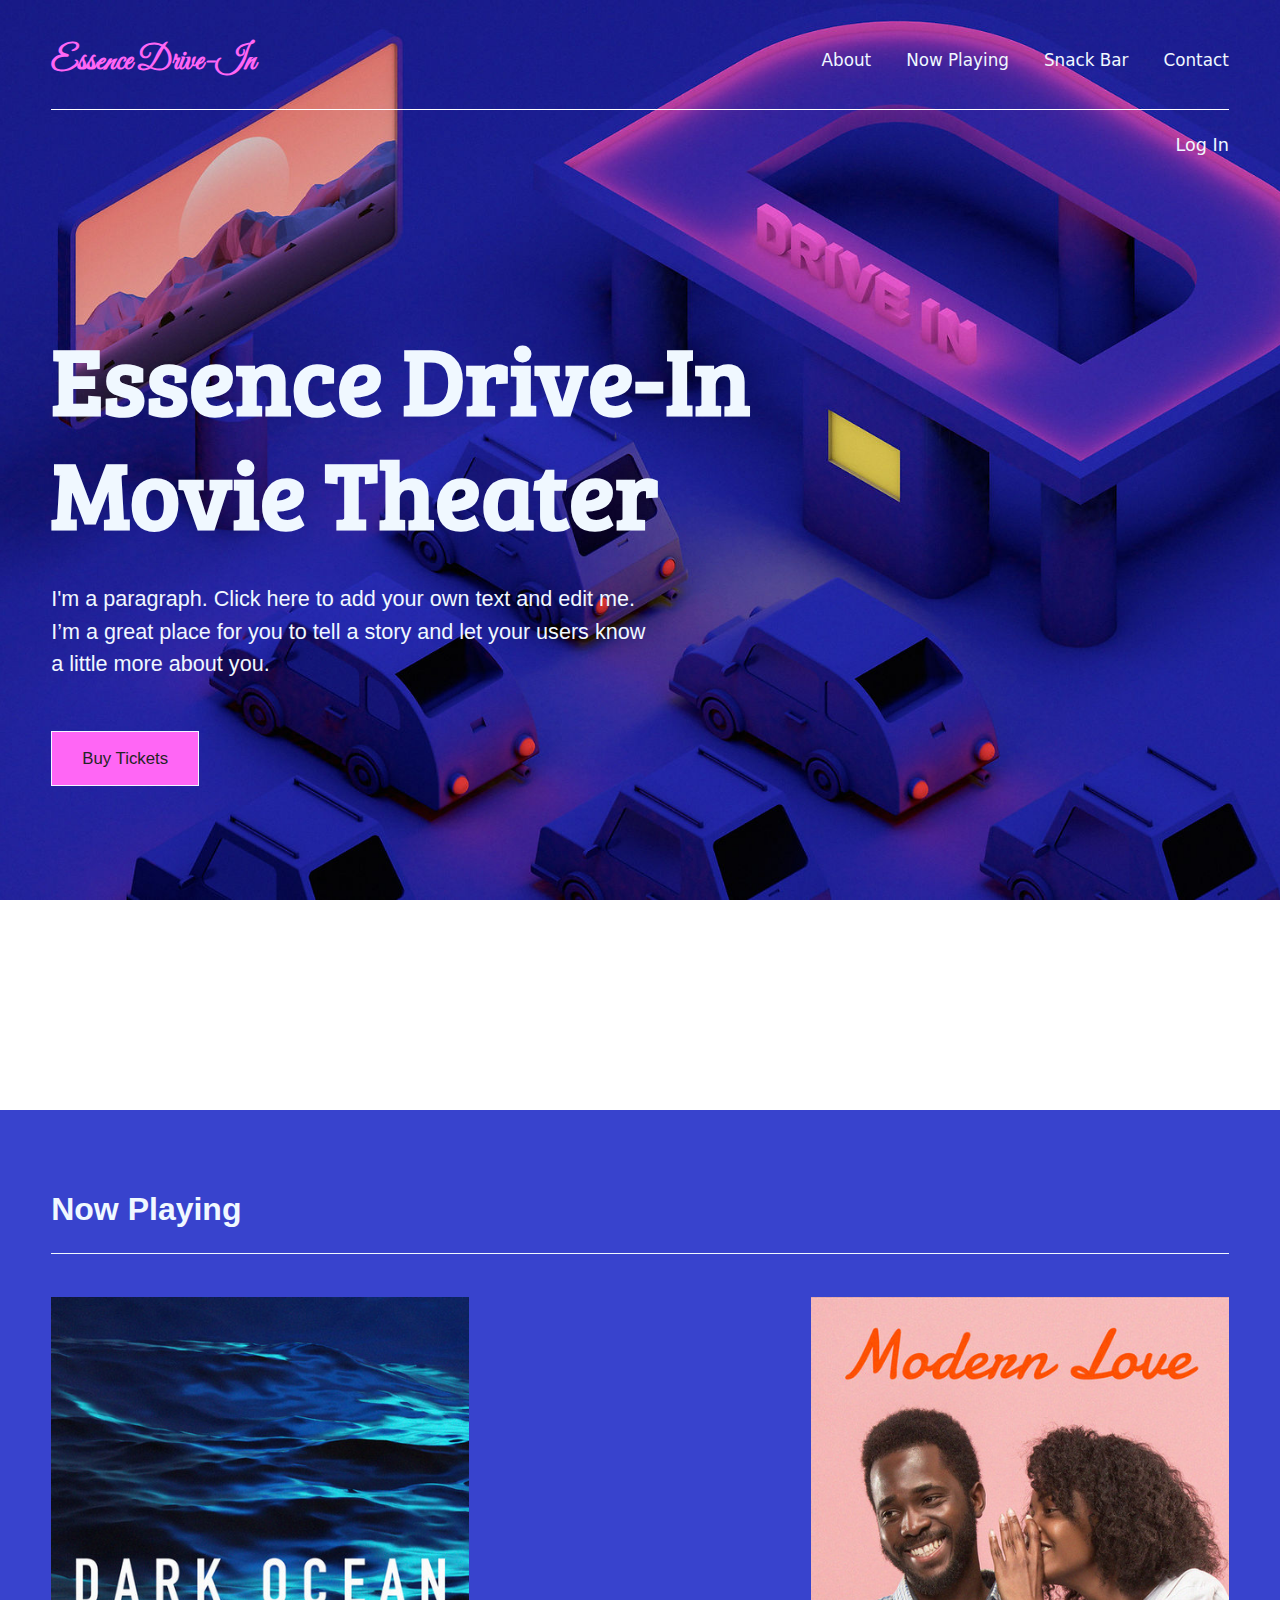
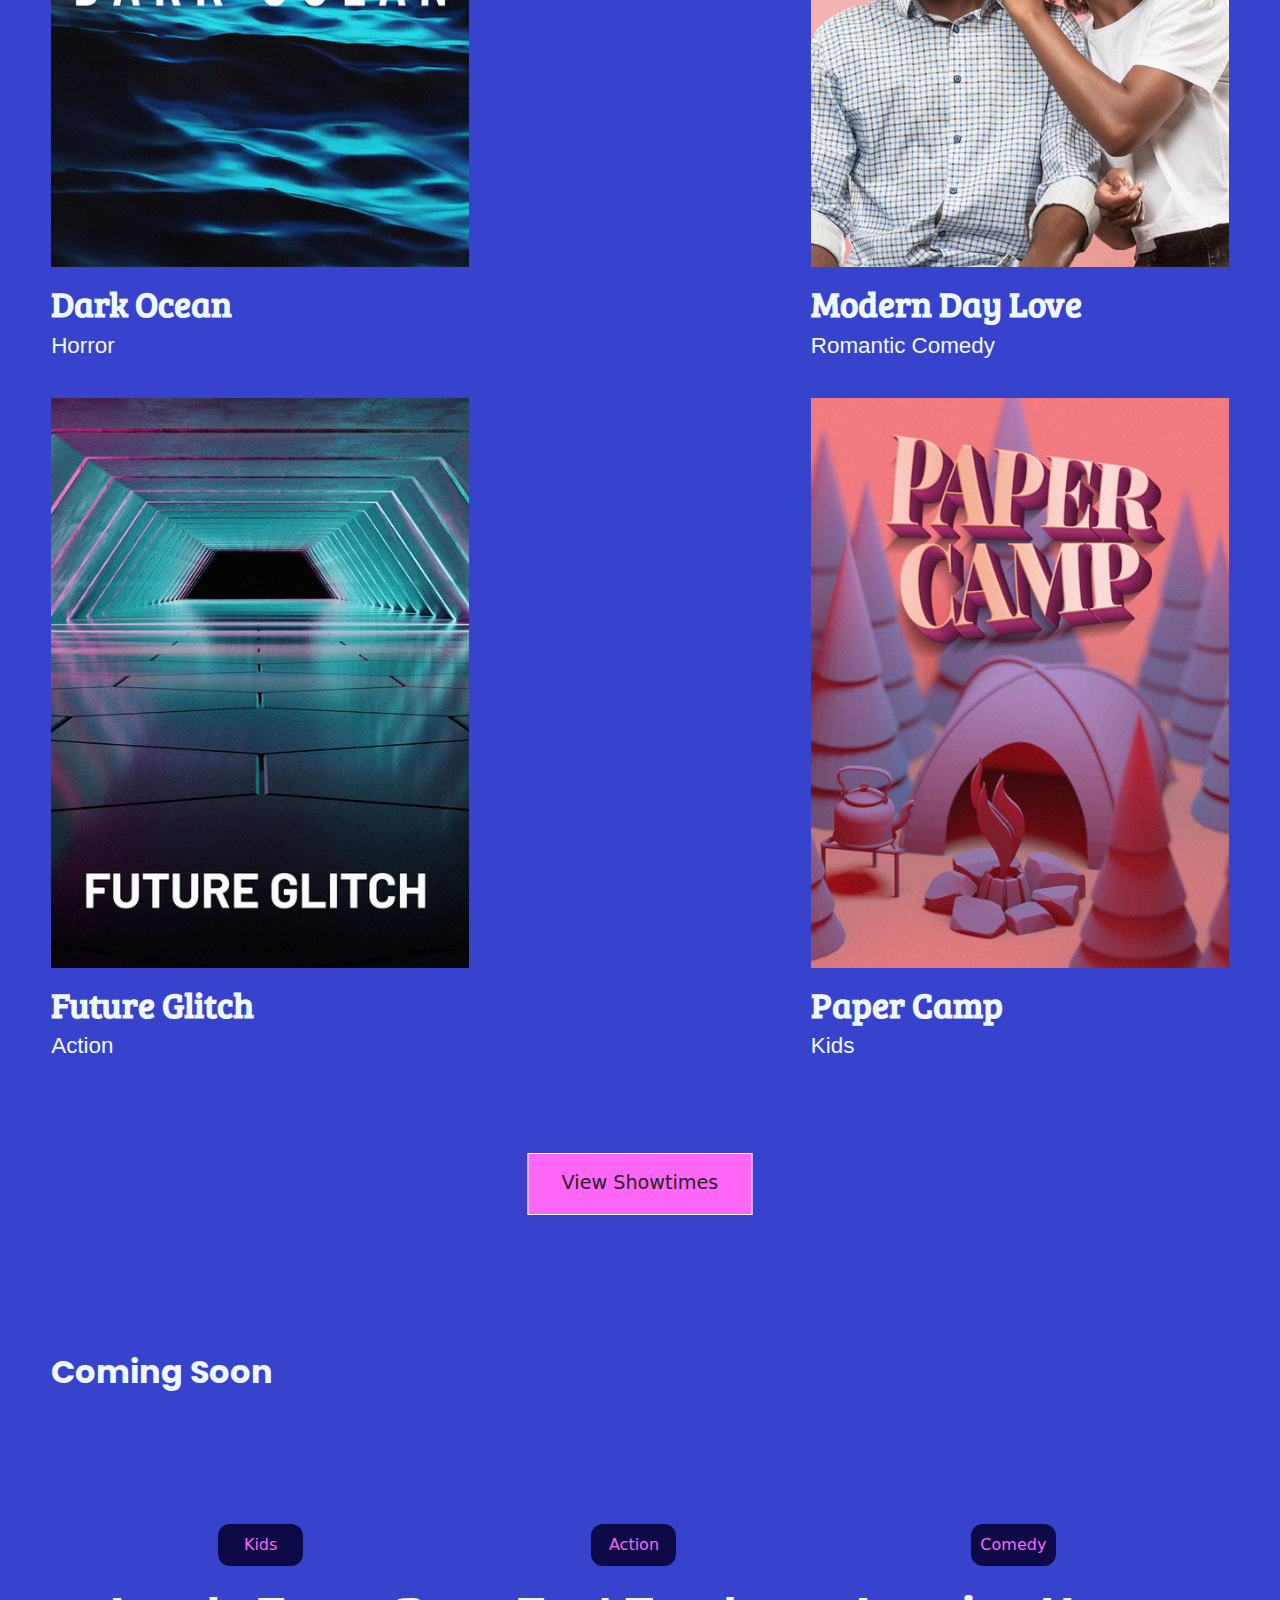
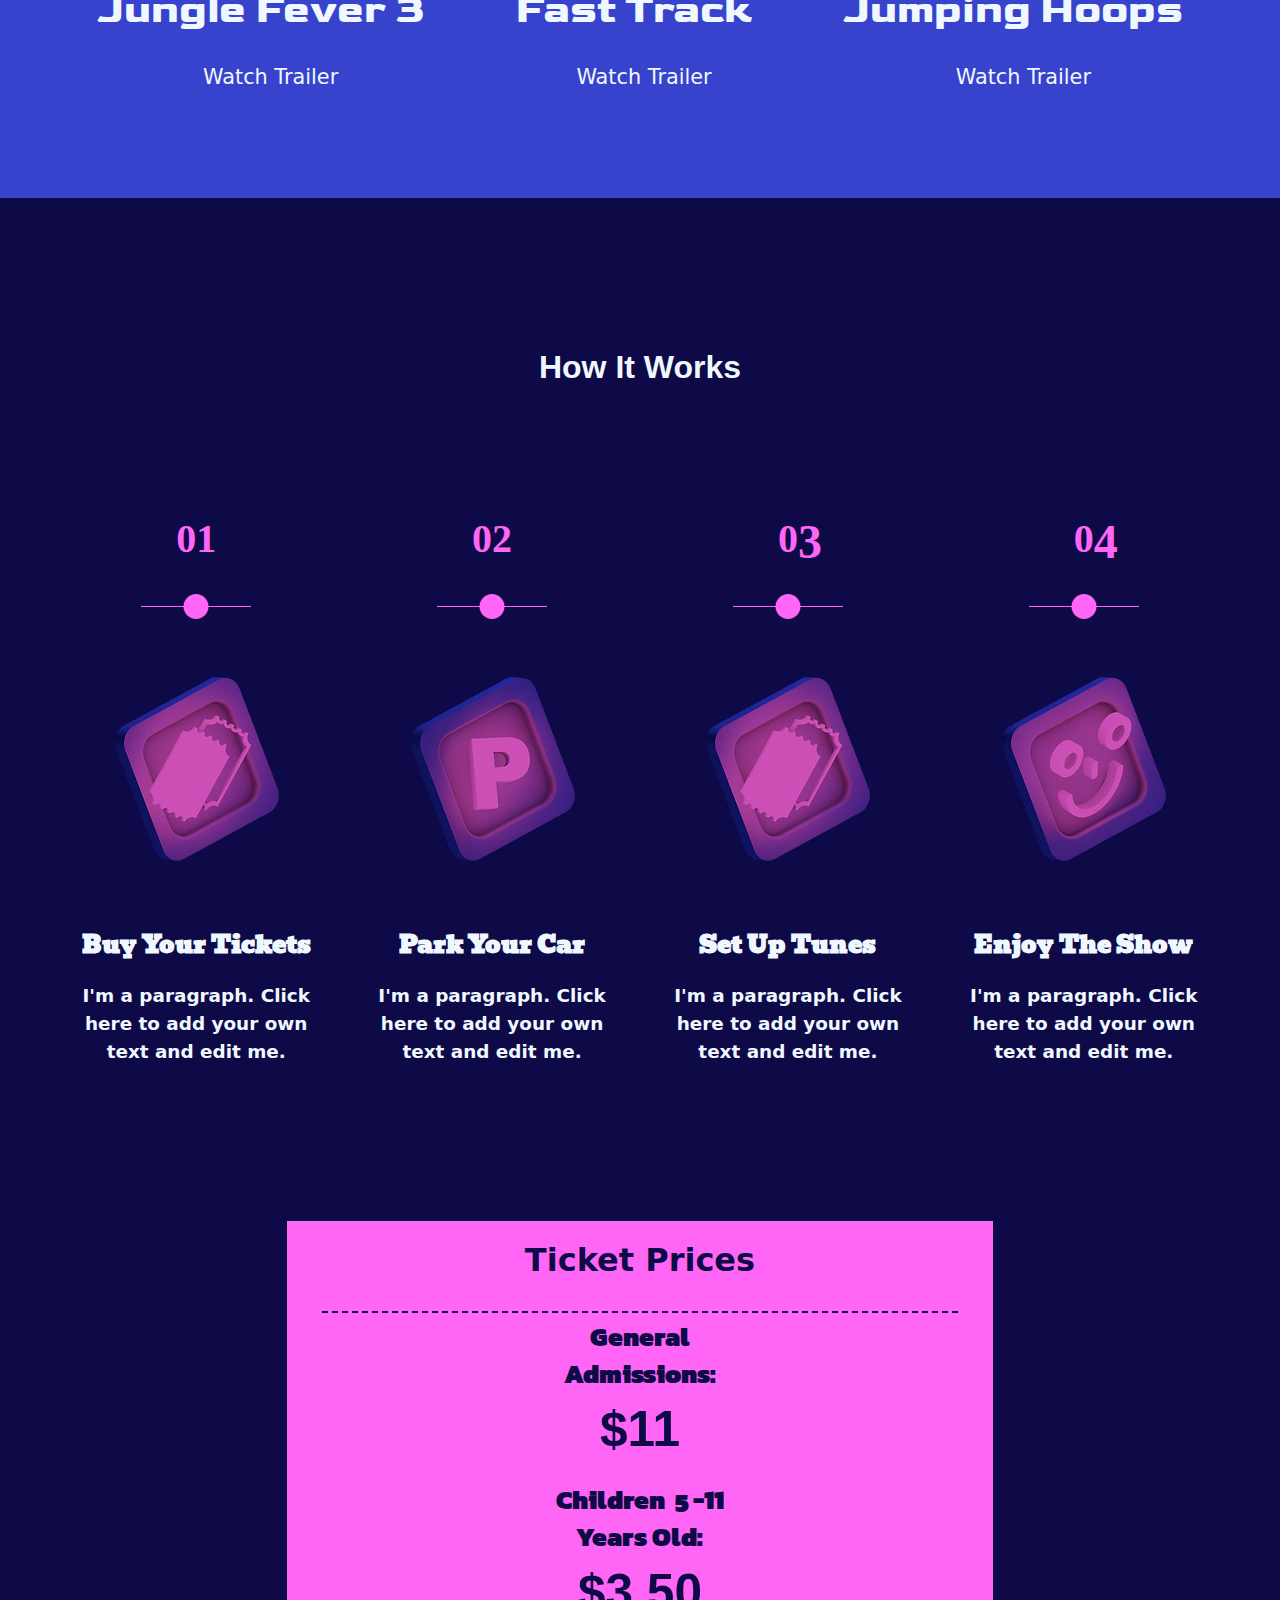
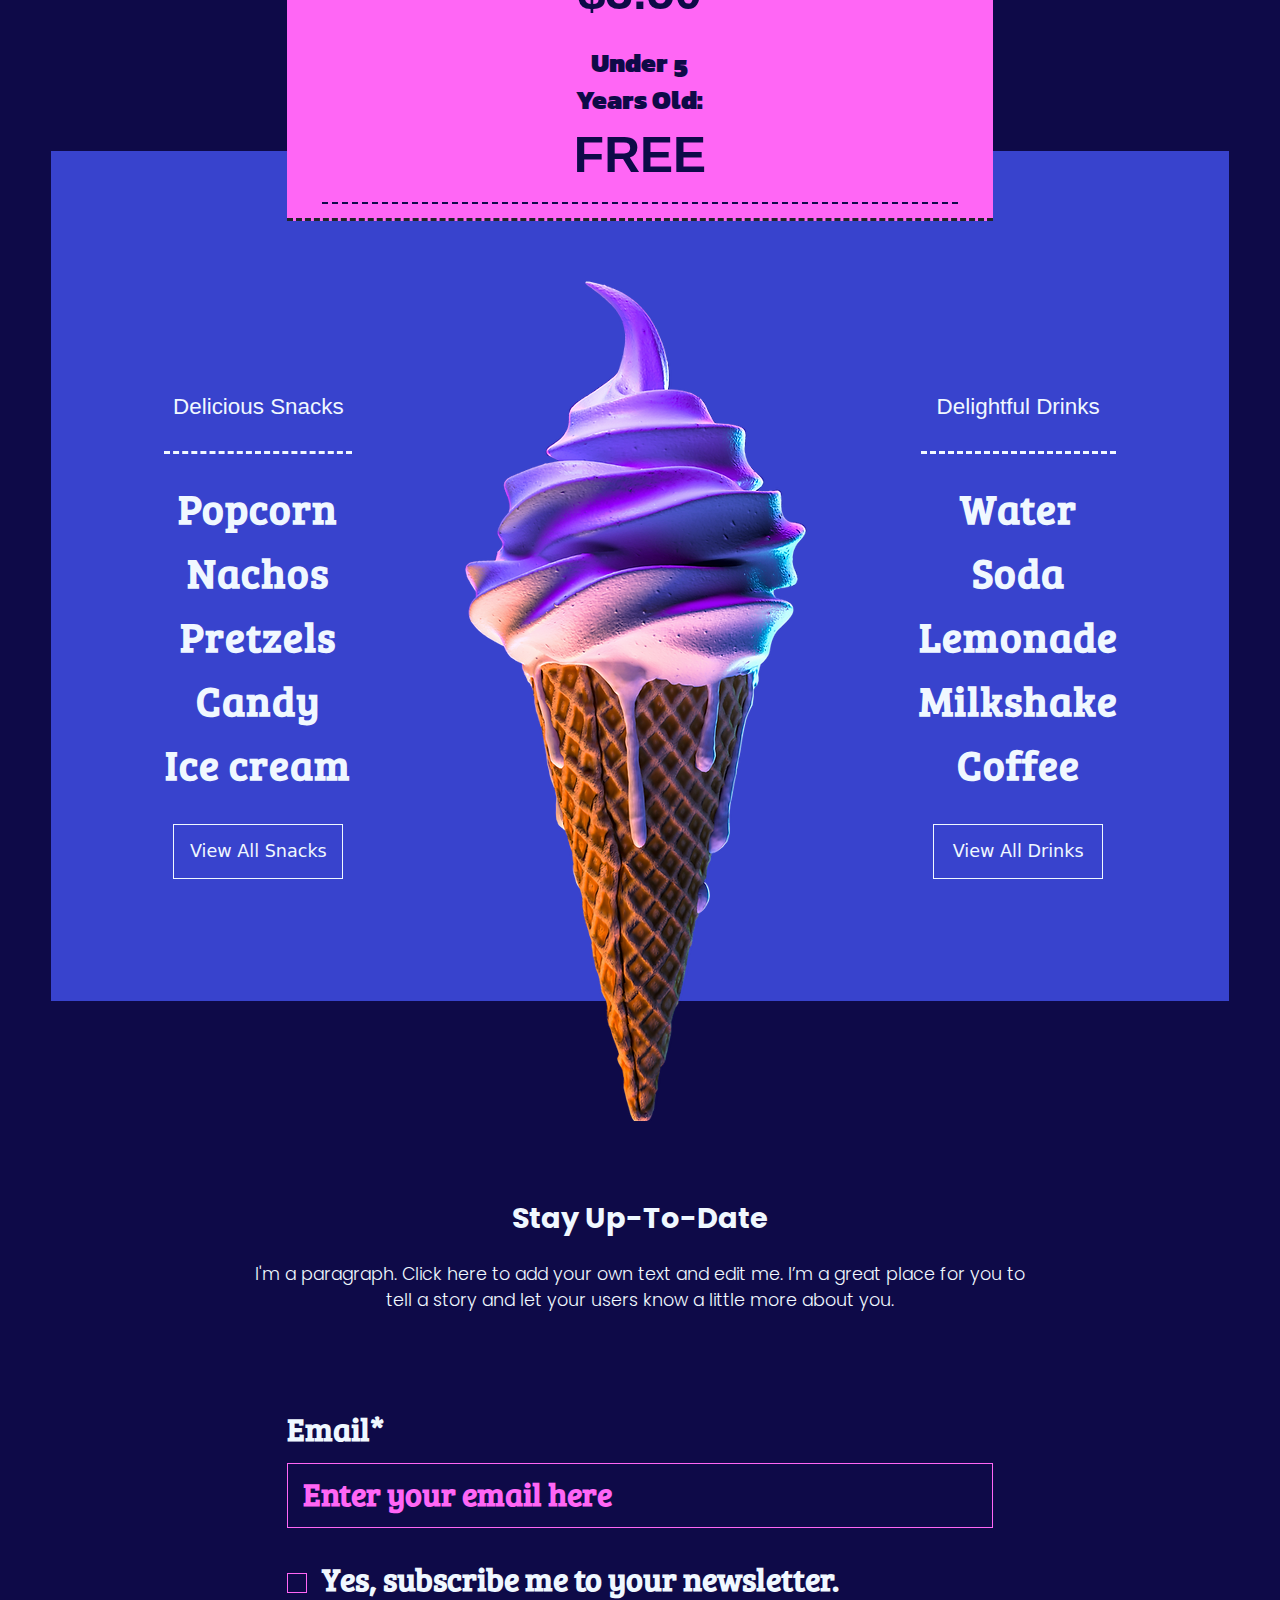
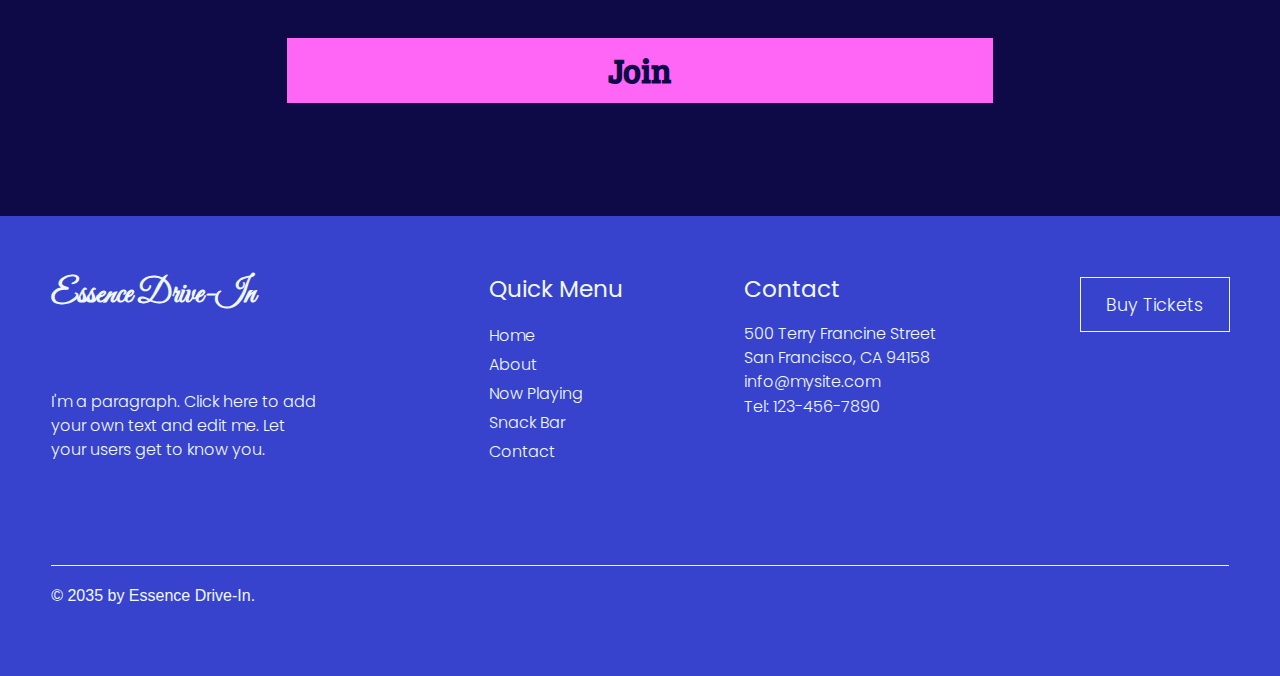
==== index.html @ baca2144 "Website1" ====
<!DOCTYPE html>
<html lang="en">
  <head>
    <meta charset="UTF-8" />
    <meta name="viewport" content="width=device-width, initial-scale=1.0" />
    <title>Document</title>
    <link
      href="https://cdn.jsdelivr.net/npm/bootstrap@5.3.3/dist/css/bootstrap.min.css"
      rel="stylesheet"
      integrity="sha384-QWTKZyjpPEjISv5WaRU9OFeRpok6YctnYmDr5pNlyT2bRjXh0JMhjY6hW+ALEwIH"
      crossorigin="anonymous"
    />
    <link href="https://fonts.googleapis.com/css2?family=Bree+Serif&family=Kanit:ital,wght@0,100;0,200;0,300;0,400;0,500;0,600;0,700;0,800;0,900;1,100;1,200;1,300;1,400;1,500;1,600;1,700;1,800;1,900&display=swap" rel="stylesheet">
    <link href="https://fonts.googleapis.com/css2?family=Bevan:ital@0;1&family=Goldman:wght@400;700&family=Poller+One&family=Poppins:ital,wght@0,100;0,200;0,300;0,400;0,500;0,600;0,700;0,800;0,900;1,100;1,200;1,300;1,400;1,500;1,600;1,700;1,800;1,900&display=swap" rel="stylesheet">

    <link
      rel="stylesheet"
      href="https://cdnjs.cloudflare.com/ajax/libs/font-awesome/6.6.0/css/all.min.css"
      integrity="sha512-Kc323vGBEqzTmouAECnVceyQqyqdsSiqLQISBL29aUW4U/M7pSPA/gEUZQqv1cwx4OnYxTxve5UMg5GT6L4JJg=="
      crossorigin="anonymous"
      referrerpolicy="no-referrer"
    />
    <link
      href="https://fonts.googleapis.com/css2?family=Alfa+Slab+One&family=Bree+Serif&display=swap"
      rel="stylesheet"
    />
    <link rel="preconnect" href="https://fonts.googleapis.com" />
    <link rel="preconnect" href="https://fonts.gstatic.com" crossorigin />
    <link
      href="https://fonts.googleapis.com/css2?family=Great+Vibes&display=swap"
      rel="stylesheet"
    />
    <link rel="stylesheet" href="./style.css" />
  </head>
  <body>
    <section class="sect1 imgback">
      <div class="main">
        <header>
          <div class="dropdown">
            <a
              class="btn btn-secondary"
              href="#"
              role="button"
              data-bs-toggle="dropdown"
              aria-expanded="false"
            >
              <i class="fa-solid fa-bars"></i>
            </a>
            <ul class="dropdown-menu">
              <li><a class="dropdown-item" href="./About/About.html">About</a></li>
              <li><a class="dropdown-item" href="./NowPlaying/NowPlaying.html">Now Playing</a></li>
              <li><a class="dropdown-item" href="./SnackBar/SnackBar.html">Snack Bar</a></li>
              <li><a class="dropdown-item" href="./Contact/Contact.html">Contact</a></li>
            </ul>
          </div>
          <nav>
            <a href="./index.html"><h1 class="hh1">Essence Drive-In</h1></a>
            <ul>
              <i class="fa-solid fa-bars"></i>
              <a href="./About/About.html"><li>About</li></a>
              <a href="./NowPlaying/NowPlaying.html"><li>Now Playing</li></a>
              <a href="./SnackBar/SnackBar.html"><li>Snack Bar</li></a>
              <a href="./Contact/Contact.html"><li>Contact</li></a>
            </ul>
          </nav>
          <div class="header">
            <div class="social">
              <a
                href="https://play.google.com/store/apps/details?id=com.facebook.katana&hl=en"
                target="_blank"
              >
                <i class="fa-brands fa-facebook"></i
              ></a>

              <a href="https://x.com/i/flow/login?lang=en" target="_blank"
                ><i class="fa-brands fa-twitter"></i
              ></a>

              <a href="https://www.instagram.com/terms/accept/" target="_blank"
                ><i class="fa-brands fa-instagram"></i
              ></a>
            </div>
            <div class="login">
              <i class="fa-solid fa-circle-user"></i>
              <h2>Log In</h2>
            </div>
          </div>
        </header>
        <div class="content">
          <h1 class="hh1">Essence Drive-In</h1>
          <h1 class="hh2">Movie Theater</h1>
          <p>
            I'm a paragraph. Click here to add your own text and edit me. I’m a
            great place for you to tell a story and let your users know a little
            more about you.
          </p>
          <button>Buy Tickets</button>
        </div>
      </div>
    </section>
    <section class="sect2">
      <div class="main">
        <h1 class="hh1">Now Playing</h1>
        <div class="imgs">
          <a href=""
            ><img src="./Images/card1.jpg" alt="film1" />
            <h1>Dark Ocean</h1>
            <h2>Horror</h2>
          </a>
          <a href=""
            ><img src="./Images/card2.jpg" alt="film2" />
            <h1>Modern Day Love</h1>
            <h2>Romantic Comedy</h2>
          </a>
          <a href=""
            ><img src="./Images/card3.jpg" alt="film3" />
            <h1>Future Glitch</h1>
            <h2>Action</h2>
          </a>
          <a href=""
            ><img src="./Images/card4.jpg" alt="film4" />
            <h1>Paper Camp</h1>
            <h2>Kids</h2>
          </a>
        </div>
        
         <a href="./NowPlaying/NowPlaying.html"><button>View Showtimes</button></a> 
        
        
        <div class="div2">
          <h2>Coming Soon</h2>
          <div class="trailers">
            <div>
              <div class="desc">Kids</div>
              <h1>Jungle Fever 3</h1>
              <div>
                <a href=""><i class="fa-regular fa-circle-play"></i></a>
                <a href=""><p>Watch Trailer</p></a>
              </div>
            </div>
            <div>
              <div class="desc">Action</div>
              <h1>Fast Track</h1>
              <div>
                <a href=""><i class="fa-regular fa-circle-play"></i></a>
                <a href=""><p>Watch Trailer</p></a>
              </div>
            </div>
            <div>
              <div class="desc">Comedy</div>
              <h1>Jumping Hoops</h1>
              <div>
                <a href=""><i class="fa-regular fa-circle-play"></i></a>
                <a href=""><p>Watch Trailer</p></a>
              </div>
            </div>
          </div>
        </div>
    </section>

    <section class="sect3">
      <div class="main">
        <h1>How It Works</h1>
        <div class="instruct">
          <div class="instruct2">
            <h1>01</h1>
            <div></div>
            <img src="./Images/inst1.webp" alt="inst1">
            <h2>Buy Your Tickets</h2>
            <p>I'm a paragraph. Click here to add your own text and edit me.</p>
          </div>
          <div class="instruct2">
            <h1>02</h1>
            <div></div>
            <img src="./Images/inst2.webp" alt="inst2">
            <h2>Park Your Car</h2>
            <p>I'm a paragraph. Click here to add your own text and edit me.</p>
          </div>
          <div class="instruct2">
            <h1 class="hh1">0</h1>
            <div></div>
            <img src="./Images/inst3.webp" alt="inst3">
            <h2>Set Up Tunes</h2>
            <p>I'm a paragraph. Click here to add your own text and edit me.</p>
          </div>
          <div class="instruct2">
            <h1 class="hh2">0</h1>
            <div></div>
            <img src="./Images/inst4.webp" alt="inst4">
            <h2>Enjoy The Show</h2>
            <p>I'm a paragraph. Click here to add your own text and edit me.</p>
          </div>
        </div>
      </div>
    </section>

    <section class="sect4">
      <div class="main">
        <div class="prices">
          <h1>Ticket Prices</h1>
          <div class="everything">
            <div class="bar">
              <div>
                <h2>General</h2>
                <h2>Admissions:</h2>
                <h1>$11</h1>
              </div>
              <div class="div2">
                <h2 class="hh2-2">Children<span>5</span>-11</h2>
                <h2>Years Old:</h2>
                <h1>$3.50</h1>
              </div>
              <div>
                <h2 class="hh2-3">Under</h2>
                <h2>Years Old:</h2>
                <h1>FREE</h1>
              </div>
            </div>
            <div class="exact">
              <h1 class="hh1">$11</h1>
              <h1 class="hh2"><span class="sp1">$</span>3<span class="sp2">.</span> 5 <span class="sp3">0</span></h1>
              <h1 class="hh3">FREE</h1>
            </div>
          </div>
        </div>
      </div>
      <div class="main2">
        <div class="item1">
          <h1>Delicious Snacks</h1>
          <h2>Popcorn</h2>
          <h2>Nachos</h2>
          <h2>Pretzels</h2>
          <h2>Candy</h2>
          <h2>Ice cream</h2>
          <a href="./SnackBar/SnackBar.html"><button>View All Snacks</button></a>
        </div>
        <img src="./Images/Icecream.webp" alt="Icecream">
        <div class="item2">
          <h1>Delightful Drinks</h1>
          <h2>Water</h2>
          <h2>Soda</h2>
          <h2>Lemonade</h2>
          <h2>Milkshake</h2>
          <h2>Coffee</h2>
          <a href="./SnackBar/SnackBar.html"><button>View All Drinks</button></a>
        </div>
      </div>
    </section>
    <section class="sect5">
      <div class="main">
        <h1>Stay Up-To-Date</h1>
        <p>I'm a paragraph. Click here to add your own text and edit me. I’m a great place for you to tell a story and let your users know a little more about you.</p>
        <form>
          <label for="email1">Email*</label>
          <input id="email1" type="email" placeholder="Enter your email here">
          <input id="check" type="checkbox">
          <label id="checklb" for="check">Yes, subscribe me to your newsletter.</label>
          <button>Join</button>
        </form>
      </div>
    </section>
    <footer>
      <div class="main">
       <div class="name">
        <h1>Essence Drive-In</h1>
        <p>I'm a paragraph. Click here to add your own text and edit me. Let your users get to know you.</p>
       </div>
       <a href=""><button>Buy Tickets</button></a>
       <div class="mid">
        <div class="menu">
          <h1>Quick Menu</h1>
          <a href="./index.html">Home</a>
          <a href="./About/About.html">About</a>
          <a href="./NowPlaying/NowPlaying.html">Now Playing</a>
          <a href="./SnackBar/SnackBar.html">Snack Bar</a>
          <a href="./Contact/Contact.html">Contact</a>
        </div>
        <div class="contact">
          <h1>Contact</h1>
          <h2>500 Terry Francine Street </h2>
          <h2>San Francisco, CA 94158</h2>
          <h2>info@mysite.com</h2>
          <h2>Tel: 123-456-7890</h2>
        </div>
       </div>
       <div class="btn">
        <a href=""><button>Buy Tickets</button></a>
        <div>
          <a href=""><i class="fa-brands fa-facebook"></i></a>
          <a href=""><i class="fa-brands fa-twitter"></i></a>
          <a href=""><i class="fa-brands fa-instagram"></i></a>
        </div>
       </div>
      </div>
      <h1>© 2035 by Essence Drive-In.</h1>
    </footer>

    

    <script
      src="https://cdn.jsdelivr.net/npm/bootstrap@5.3.3/dist/js/bootstrap.bundle.min.js"
      integrity="sha384-YvpcrYf0tY3lHB60NNkmXc5s9fDVZLESaAA55NDzOxhy9GkcIdslK1eN7N6jIeHz"
      crossorigin="anonymous"
    ></script>
  </body>
</html>
---- style.css ----
* {
  margin: 0;
  padding: 0;
  box-sizing: border-box;
}

body {
  height: -moz-fit-content;
  height: fit-content;
  overflow-x: hidden;
}

.sect1 {
  width: 100%;
  background: url("./Images/main.jpg") center;
  background-size: cover;
  background-attachment: fixed;
  width: 100%;
  height: 1110px;
  margin: 0;
}
.sect1 .main {
  max-width: 1750.75px;
  width: 92%;
  margin: 0 auto;
  display: flex;
  justify-content: start;
  align-items: start;
  flex-direction: column;
  margin: 0 auto;
}
.sect1 .main .content {
  padding-top: 120px;
  max-width: 100%;
}
.sect1 .main .content .hh1 {
  color: aliceblue;
  font-size: 595%;
  font-family: "Bree Serif", serif;
  font-weight: 900;
  font-style: normal;
  margin: 0;
  max-width: 850px;
}
.sect1 .main .content .hh2 {
  color: aliceblue;
  font-size: 595%;
  font-family: "Bree Serif", serif;
  font-weight: 900;
  font-style: normal;
  margin: 0;
  max-width: 850px;
}
.sect1 .main .content p {
  margin: 0;
  color: aliceblue;
  padding-top: 35px;
  max-width: 600px;
  font-size: 135%;
  font-family: sans-serif;
  margin-bottom: 50px;
}
.sect1 .main .content button {
  height: 55px;
  width: 148px;
  border: solid 1px aliceblue;
  color: rgb(36, 36, 36);
  font-size: 105%;
  font-family: sans-serif;
  background-color: #ff66f5;
  animation: btn1-2 0.5s;
  cursor: pointer;
  -webkit-user-select: none;
     -moz-user-select: none;
          user-select: none;
}
.sect1 .main .content button:hover {
  background-color: aliceblue;
  animation: btn1-1 0.5s;
}
.sect1 .main header {
  width: 100%;
  max-height: 290px;
  position: relative;
}
.sect1 .main header .dropdown {
  position: absolute;
  right: 0;
  top: 22%;
  display: none;
}
.sect1 .main header .dropdown ul {
  background-color: rgb(230, 78, 197);
  color: aliceblue;
}
.sect1 .main header .dropdown a {
  background-color: rgb(230, 78, 197);
  color: aliceblue;
}
.sect1 .main header .dropdown a i {
  font-size: 150%;
}
.sect1 .main header .header {
  display: flex;
  justify-content: space-between;
  align-items: start;
  flex-direction: row;
  max-width: 100%;
  height: 90px;
  background-color: transparent;
}
.sect1 .main header .header .social {
  display: flex;
  justify-content: start;
  align-items: start;
  flex-direction: row;
  margin: 0;
  gap: 10px;
  padding-top: 30px;
}
.sect1 .main header .header .social a {
  display: flex;
  justify-content: start;
  align-items: start;
  flex-direction: row;
  text-decoration: none;
}
.sect1 .main header .header .social a i {
  font-size: 130%;
  color: aliceblue;
  -webkit-user-select: none;
     -moz-user-select: none;
          user-select: none;
  cursor: pointer;
}
.sect1 .main header .header .login {
  margin: 0;
  padding-top: 25px;
  gap: 10px;
  width: -moz-fit-content;
  width: fit-content;
  display: flex;
  justify-content: start;
  align-items: start;
  flex-direction: row;
}
.sect1 .main header .header .login h2 {
  font-size: 110%;
  color: aliceblue;
  font-weight: 300;
  -webkit-user-select: none;
     -moz-user-select: none;
          user-select: none;
  cursor: pointer;
}
.sect1 .main header .header .login h2:hover {
  color: rgb(184, 184, 184);
}
.sect1 .main header .header .login i {
  font-size: 150%;
  color: #ff66f5;
  -webkit-user-select: none;
     -moz-user-select: none;
          user-select: none;
  cursor: pointer;
}
.sect1 .main header nav {
  display: flex;
  justify-content: space-between;
  align-items: end;
  flex-direction: row;
  max-width: 100%;
  background-color: transparent;
  height: 110px;
  margin: 0 auto;
  border-bottom: 1.5px solid rgb(255, 255, 255);
  padding-bottom: 20px;
}
.sect1 .main header nav a {
  text-decoration: none;
}
.sect1 .main header nav a .hh1 {
  font-family: "Great Vibes", cursive;
  font-weight: 600;
  font-style: normal;
  font-size: 200%;
  color: #ff66f5;
  cursor: pointer;
  -webkit-user-select: none;
     -moz-user-select: none;
          user-select: none;
}
.sect1 .main header nav ul {
  display: flex;
  justify-content: space-between;
  align-items: center;
  flex-direction: row;
  gap: 35px;
}
.sect1 .main header nav ul i {
  display: none;
}
.sect1 .main header nav ul a {
  text-decoration: none;
  cursor: pointer;
  -webkit-user-select: none;
     -moz-user-select: none;
          user-select: none;
}
.sect1 .main header nav ul li {
  list-style: none;
  font-size: 105%;
  color: aliceblue;
  animation: nav1-2 0.35s;
}
.sect1 .main header nav ul li:hover {
  color: rgb(225, 118, 232);
  animation: nav1-1 0.35s;
}

@keyframes nav1-1 {
  from {
    color: aliceblue;
  }
  to {
    color: rgb(225, 118, 232);
  }
}
@keyframes nav1-2 {
  to {
    color: aliceblue;
  }
  from {
    color: rgb(225, 118, 232);
  }
}
@keyframes btn1-1 {
  from {
    background-color: #ff66f5;
  }
  to {
    background-color: aliceblue;
  }
}
@keyframes btn1-2 {
  to {
    background-color: #ff66f5;
  }
  from {
    background-color: aliceblue;
  }
}
.sect2 {
  width: 100%;
  min-height: 1620px;
  background-color: #3843cd;
  margin: 0 !important;
  padding: 80px 0;
}
.sect2 .main {
  max-width: 1750.75px;
  width: 92%;
  height: -moz-fit-content;
  height: fit-content;
  margin: 0 auto;
  position: relative;
}
.sect2 .main .imgs {
  justify-content: space-between;
  display: flex;
  padding-top: 35px;
  margin-bottom: 55px;
  flex-wrap: wrap;
}
.sect2 .main .imgs a {
  text-decoration: none;
  color: aliceblue;
  margin-bottom: 30px;
}
.sect2 .main .imgs a:hover img {
  filter: grayscale(105%);
  animation: sect2Imgs1 0.5s;
}
.sect2 .main .imgs a h1 {
  font-size: 220%;
  font-family: "Bree Serif", serif;
  font-weight: 900;
  font-style: normal;
  padding-top: 15px;
}
.sect2 .main .imgs a h2 {
  font-size: 140%;
  font-family: "Manrope", sans-serif;
  font-optical-sizing: auto;
  font-weight: 500;
  font-style: normal;
}
.sect2 .main .imgs img {
  width: 418px;
  height: 570px;
  animation: sect2Imgs1-2 0.5s;
}
.sect2 .main .hh1 {
  color: aliceblue;
  font-size: 200%;
  font-family: sans-serif;
  font-weight: 750;
  border-bottom: solid 1px aliceblue;
  padding-bottom: 25px;
}
.sect2 .main button {
  position: absolute;
  right: 50%;
  transform: translate(50%);
  width: 225px;
  height: 62px;
  background-color: #ff66f5;
  color: rgb(36, 36, 36);
  font-size: 120%;
  border: 1.5px solid aliceblue;
  -webkit-user-select: none;
     -moz-user-select: none;
          user-select: none;
  cursor: pointer;
  animation: sect2Btn1-2 0.5s;
}
.sect2 .main button:hover {
  background-color: aliceblue;
  animation: sect2Btn1 0.5s;
}
.sect2 .main .div2 {
  width: 100%;
  padding-top: 200px;
  height: -moz-fit-content;
  height: fit-content;
}
.sect2 .main .div2 h2 {
  color: aliceblue;
  font-family: "Poppins", sans-serif;
  font-weight: 700;
  font-style: normal;
}
.sect2 .main .div2 .trailers {
  display: flex;
  justify-content: space-around;
  align-items: center;
  flex-direction: row;
  padding-top: 100px;
  flex-wrap: wrap;
}
.sect2 .main .div2 .trailers > div {
  display: flex;
  justify-content: start;
  align-items: center;
  flex-direction: column;
  gap: 20px;
  margin: 25px;
}
.sect2 .main .div2 .trailers > div .desc {
  font-size: 100%;
  width: 85px;
  height: 42px;
  background-color: #0e0a48;
  border-radius: 12px;
  color: #ff66f5;
}
.sect2 .main .div2 .trailers > div > h1 {
  font-family: "Goldman", sans-serif;
  font-weight: 600;
  font-style: normal;
  color: aliceblue;
}
.sect2 .main .div2 .trailers > div > div {
  display: flex;
  justify-content: center;
  align-items: center;
  flex-direction: row;
  gap: 20px;
}
.sect2 .main .div2 .trailers > div > div > a {
  text-decoration: none;
}
.sect2 .main .div2 .trailers > div > div > a i {
  font-size: 220%;
  color: aliceblue;
}
.sect2 .main .div2 .trailers > div > div > a p {
  margin: 0;
  font-size: 130%;
  color: aliceblue;
}

.sect3 {
  max-width: 100%;
  height: -moz-fit-content;
  height: fit-content;
  background-color: #0e0a48;
  padding-top: 150px;
}
.sect3 .main {
  max-width: 1750.75px;
  width: 92%;
  height: -moz-fit-content;
  height: fit-content;
  margin: 0 auto;
  display: flex;
  justify-content: start;
  align-items: center;
  flex-direction: column;
}
.sect3 .main > h1 {
  color: aliceblue;
  font-size: 200%;
  font-weight: 800;
  font-family: sans-serif;
}
.sect3 .main .instruct {
  width: 100%;
  height: -moz-fit-content;
  height: fit-content;
  display: flex;
  justify-content: space-between;
  align-items: start;
  flex-direction: row;
  flex-wrap: wrap;
  padding-top: 110px;
}
.sect3 .main .instruct .instruct2 {
  display: flex;
  justify-content: start;
  align-items: center;
  flex-direction: column;
  gap: 15px;
  width: 270px;
  margin: 10px;
}
.sect3 .main .instruct .instruct2 > div {
  width: 110px;
  height: 1px;
  background-color: #ff66f5;
  position: relative;
}
.sect3 .main .instruct .instruct2 > div::after {
  content: "";
  width: 25px;
  height: 25px;
  background-color: #ff66f5;
  border-radius: 50%;
  position: absolute;
  top: -12px;
  left: 50%;
  transform: translate(-50%);
}
.sect3 .main .instruct .instruct2 > h1 {
  padding-bottom: 20px;
  color: #ff66f5;
  font-family: "Luckiest Guy", cursive;
  font-weight: 900;
  font-style: normal;
}
.sect3 .main .instruct .instruct2 .hh1 {
  position: relative;
}
.sect3 .main .instruct .instruct2 .hh1::after {
  content: "3";
  position: absolute;
  color: #ff66f5;
  font-family: "Luckiest Guy", cursive;
  font-weight: 900;
  font-style: normal;
  top: -2px;
  font-size: 120%;
}
.sect3 .main .instruct .instruct2 .hh2 {
  position: relative;
}
.sect3 .main .instruct .instruct2 .hh2::after {
  content: "4";
  position: absolute;
  color: #ff66f5;
  font-family: "Luckiest Guy", cursive;
  font-weight: 900;
  font-style: normal;
  top: -2px;
  font-size: 120%;
}
.sect3 .main .instruct .instruct2 h2 {
  font-size: 150%;
  color: aliceblue;
  font-family: "Bevan", serif;
  font-weight: 700;
  font-style: normal;
}
.sect3 .main .instruct .instruct2 p {
  color: aliceblue;
  font-size: 115%;
  font-weight: 600;
  text-align: center;
}
.sect3 .main .instruct .instruct2 img {
  padding: 55px 0;
}

.sect4 {
  width: 100%;
  background-color: #0e0a48;
  min-height: 1690px;
  height: -moz-fit-content;
  height: fit-content;
  padding-top: 130px;
  border: none !important;
}
.sect4 .main {
  max-width: 1750.75px;
  width: 92%;
  height: -moz-fit-content;
  height: fit-content;
  margin: 0 auto;
  z-index: 1;
  position: relative;
  display: flex;
  justify-content: start;
  align-items: center;
  flex-direction: column;
}
.sect4 .main .prices {
  background-color: #ff66f5;
  width: 60%;
  height: 600px;
  display: flex;
  justify-content: start;
  align-items: center;
  flex-direction: column;
  padding-top: 50px;
  border-bottom-style: dashed;
  gap: 10px;
}
.sect4 .main .prices > h1 {
  color: #0e0a48;
  font-size: 200%;
  font-weight: 650;
}
.sect4 .main .prices .everything {
  display: flex;
  justify-content: center;
  align-items: center;
  flex-direction: column;
  width: 90%;
  height: 400px;
  gap: 35px;
}
.sect4 .main .prices .everything > h1 {
  font-family: sans-serif;
  color: #0e0a48;
  font-size: 180%;
  font-weight: 600;
}
.sect4 .main .prices .everything .exact {
  display: flex;
  justify-content: space-around;
  align-items: center;
  flex-direction: row;
  width: 100%;
  height: 130px;
  position: relative;
}
.sect4 .main .prices .everything .exact h1 {
  font-size: 520%;
  font-weight: 1000;
  color: #0e0a48;
  font-family: "Bree Serif", serif;
  font-weight: 900;
  font-style: normal;
}
.sect4 .main .prices .everything .exact .hh1 {
  position: absolute;
  left: 80px;
}
.sect4 .main .prices .everything .exact .hh2 {
  position: absolute;
  left: 400px;
  display: flex;
}
.sect4 .main .prices .everything .exact .hh2 .sp1 {
  font-size: 90%;
  font-family: "Franklin Gothic Medium", "Arial Narrow", Arial, sans-serif;
  font-weight: 1000;
}
.sect4 .main .prices .everything .exact .hh2 .sp2 {
  font-size: 95%;
  align-self: flex-start;
  font-family: "Franklin Gothic Medium", "Arial Narrow", Arial, sans-serif;
  font-weight: 1000;
  transform: rotate(-15deg);
  margin-right: 10px;
}
.sect4 .main .prices .everything .exact .hh2 .sp3 {
  font-size: 94%;
  align-self: flex-end;
  font-family: "Gill Sans", "Gill Sans MT", Calibri, "Trebuchet MS", sans-serif;
  font-weight: 1000;
}
.sect4 .main .prices .everything .exact .hh3 {
  position: absolute;
  right: 42px;
  font-family: "Bree Serif", serif;
  font-weight: 900;
  font-style: normal;
}
.sect4 .main .prices .everything .bar {
  width: 100%;
  height: 180px;
  border-top: 2.5px solid #0e0a48;
  border-bottom: 2.5px solid #0e0a48;
  border-top-style: dashed;
  border-bottom-style: dashed;
  display: flex;
  justify-content: space-around;
  align-items: center;
  flex-direction: row;
}
.sect4 .main .prices .everything .bar .div2 {
  width: -moz-fit-content;
  width: fit-content;
}
.sect4 .main .prices .everything .bar div {
  display: flex;
  justify-content: start;
  align-items: center;
  flex-direction: column;
  gap: 5px;
}
.sect4 .main .prices .everything .bar div h1 {
  display: none;
}
.sect4 .main .prices .everything .bar div h2 {
  font-size: 165%;
  color: #0e0a48;
  font-weight: 900;
  margin: 0;
  font-family: "Kanit", sans-serif;
  font-weight: 900;
  font-style: normal;
}
.sect4 .main .prices .everything .bar div h2 span {
  font-family: "Kanit", sans-serif;
  font-weight: 900;
  font-style: normal;
}
.sect4 .main .prices .everything .bar div .hh2-3 {
  position: relative;
  margin-right: 20px;
}
.sect4 .main .prices .everything .bar div .hh2-3::after {
  content: "5";
  position: absolute;
  top: 5px;
  right: -20px;
}
.sect4 .main .prices .everything .bar div .hh2-2 {
  position: relative;
  display: flex;
  gap: 28px;
}
.sect4 .main .prices .everything .bar div .hh2-2 span {
  position: absolute;
  right: 35px;
  top: 3px;
}
.sect4 .main2 {
  display: flex;
  display: flex;
  justify-content: space-evenly;
  align-items: center;
  flex-direction: row;
  flex-wrap: wrap;
  max-width: 1750.75px;
  width: 92%;
  height: 850px;
  margin: 0 auto;
  background-color: #3843cd;
  padding-bottom: 50px;
  position: relative;
  bottom: 70px;
}
.sect4 .main2 .item2 {
  display: flex;
  justify-content: flex-start;
  align-items: center;
  flex-direction: column;
}
.sect4 .main2 .item2 h1 {
  font-size: 140%;
  font-weight: 400;
  color: aliceblue;
  font-family: sans-serif;
  border-bottom: solid 2px aliceblue;
  border-bottom-width: thin;
  border-bottom: dashed;
  width: 98%;
  text-align: center;
  padding-bottom: 30px;
  margin-bottom: 30px;
}
.sect4 .main2 .item2 h2 {
  font-size: 255%;
  font-weight: 900;
  color: aliceblue;
  margin-bottom: 15px;
  letter-spacing: 1px;
  font-family: "Bree Serif", serif;
  font-weight: 900;
  font-style: normal;
}
.sect4 .main2 .item2 button {
  margin-top: 20px;
  width: 170px;
  height: 55px;
  background: transparent;
  outline: none;
  border: 1px solid aliceblue;
  color: aliceblue;
  font-weight: 400;
  font-size: 110%;
  animation: itemsbtn-2 0.5s;
  cursor: pointer;
  -webkit-user-select: none;
     -moz-user-select: none;
          user-select: none;
}
.sect4 .main2 .item2 button:hover {
  background-color: aliceblue;
  color: #3843cd;
  animation: itemsbtn 0.5s;
}
.sect4 .main2 img {
  padding-top: 130px;
}
.sect4 .main2 .item1 {
  display: flex;
  justify-content: flex-start;
  align-items: center;
  flex-direction: column;
  width: 192px;
}
.sect4 .main2 .item1 h1 {
  font-size: 140%;
  font-weight: 400;
  color: aliceblue;
  font-family: sans-serif;
  border-bottom: solid 2px aliceblue;
  border-bottom-width: thin;
  border-bottom: dashed;
  width: 98%;
  text-align: center;
  padding-bottom: 30px;
  margin-bottom: 30px;
}
.sect4 .main2 .item1 h2 {
  font-size: 255%;
  font-weight: 900;
  color: aliceblue;
  margin-bottom: 15px;
  letter-spacing: 1px;
  font-family: "Bree Serif", serif;
  font-weight: 900;
  font-style: normal;
}
.sect4 .main2 .item1 button {
  margin-top: 20px;
  width: 170px;
  height: 55px;
  background: transparent;
  outline: none;
  border: 1px solid aliceblue;
  color: aliceblue;
  font-weight: 400;
  font-size: 110%;
  animation: itemsbtn-2 0.5s;
  cursor: pointer;
  -webkit-user-select: none;
     -moz-user-select: none;
          user-select: none;
}
.sect4 .main2 .item1 button:hover {
  background-color: aliceblue;
  color: #3843cd;
  animation: itemsbtn 0.5s;
}

@keyframes itemsbtn {
  from {
    background-color: #3843cd;
    color: aliceblue;
  }
  to {
    background-color: aliceblue;
    color: #3843cd;
  }
}
@keyframes itemsbtn-2 {
  to {
    background-color: #3843cd;
    color: aliceblue;
  }
  from {
    background-color: aliceblue;
    color: #3843cd;
  }
}
.sect5 {
  background-color: #0e0a48;
  width: 100%;
  min-height: 635px;
  padding-top: 20px;
}
.sect5 .main {
  width: 92%;
  max-width: 1750.75px;
  margin: 0 auto;
  display: flex;
  justify-content: start;
  align-items: center;
  flex-direction: column;
}
.sect5 .main > h1 {
  color: aliceblue;
  font-size: 180%;
  margin-bottom: 25px;
  font-family: "Poppins", sans-serif;
  font-weight: 700;
  font-style: normal;
}
.sect5 .main > p {
  color: aliceblue;
  max-width: 800px;
  text-align: center;
  font-size: 110%;
  font-family: "Poppins", sans-serif;
  font-weight: 350;
  font-style: normal;
}
.sect5 .main form {
  width: 60%;
  height: -moz-fit-content;
  height: fit-content;
  display: flex;
  justify-content: start;
  align-items: start;
  flex-direction: column;
  gap: 5px;
  margin-top: 75px;
  position: relative;
}
.sect5 .main form .hh1 {
  font-size: 250%;
  color: aliceblue;
  font-family: "Bree Serif", serif;
  font-weight: 900;
  font-style: normal;
}
.sect5 .main form #email1 {
  width: 100%;
  height: 65px;
  background-color: transparent;
  border: #ff66f5 1px solid;
  padding-inline: 15px;
  color: aliceblue;
  font-size: 165%;
  font-family: "Bree Serif", serif;
  font-weight: 900;
  font-style: normal;
  position: relative;
  margin-bottom: 40px;
  outline: none;
}
.sect5 .main form #email1:focus {
  border: 1px solid aliceblue;
}
.sect5 .main form #email1:hover {
  border: 1px solid aliceblue;
}
.sect5 .main form #email1::-moz-placeholder {
  color: #ff66f5;
  font-family: "Bree Serif", serif;
  font-weight: 900;
  font-style: normal;
  font-size: 120%;
  padding: 0 !important;
  -moz-user-select: none;
       user-select: none;
}
.sect5 .main form #email1::placeholder {
  color: #ff66f5;
  font-family: "Bree Serif", serif;
  font-weight: 900;
  font-style: normal;
  font-size: 120%;
  padding: 0 !important;
  -webkit-user-select: none;
     -moz-user-select: none;
          user-select: none;
}
.sect5 .main form label {
  font-size: 200%;
  color: aliceblue;
  font-family: "Bree Serif", serif;
  font-weight: 900;
  font-style: normal;
  margin-bottom: 5px;
}
.sect5 .main form #check {
  background-color: transparent;
  border: #ff66f5 1px solid;
  width: 20px;
  height: 20px;
  -webkit-appearance: none;
     -moz-appearance: none;
          appearance: none;
  cursor: pointer;
  -webkit-user-select: none;
     -moz-user-select: none;
          user-select: none;
  margin-bottom: 40px;
  outline: none;
}
.sect5 .main form #check:checked {
  background-color: #ff66f5;
  border: 1px soid aliceblue;
  outline: none;
}
.sect5 .main form #checklb {
  cursor: pointer;
  -webkit-user-select: none;
     -moz-user-select: none;
          user-select: none;
  position: absolute;
  left: 35px;
  top: 150px;
}
.sect5 .main form button {
  width: 100%;
  height: 65px;
  background-color: #ff66f5;
  border: none;
  font-size: 210%;
  color: #0e0a48;
  font-family: "Bree Serif", serif;
  font-weight: 1000;
  font-style: normal;
  animation: formbtn-2 0.35s;
  cursor: pointer;
  -webkit-user-select: none;
     -moz-user-select: none;
          user-select: none;
}
.sect5 .main form button:hover {
  background-color: aliceblue;
  animation: formbtn 0.35s;
}

@keyframes formbtn {
  from {
    background-color: #ff66f5;
    color: #0e0a48;
  }
  to {
    background-color: aliceblue;
  }
}
@keyframes formbtn-2 {
  to {
    background-color: #ff66f5;
    color: #0e0a48;
  }
  from {
    background-color: aliceblue;
  }
}
footer {
  background-color: #3843cd;
  min-height: 460px;
  width: 100%;
}
footer .main {
  width: 92%;
  max-width: 1750.75px;
  margin: 0 auto;
  height: 350px;
  padding-top: 60px;
  border-bottom: 1px solid aliceblue;
  margin-bottom: 20px;
  display: flex;
  justify-content: space-between;
  align-items: start;
  flex-direction: row;
}
footer .main .name {
  display: flex;
  justify-content: start;
  align-items: start;
  flex-direction: column;
  width: 295px;
  gap: 75px;
}
footer .main .name h1 {
  color: aliceblue;
  font-size: 200%;
  font-family: "Great Vibes", cursive;
  font-weight: 600;
  font-style: normal;
  margin: 0;
  width: 280px;
}
footer .main .name p {
  color: aliceblue;
  font-family: "Poppins", sans-serif;
  font-weight: 350;
  font-style: normal;
  width: 92%;
}
footer .main .mid {
  display: flex;
  justify-content: space-between;
  align-items: start;
  flex-direction: row;
  max-width: 510px;
  gap: 105px;
  margin-inline: 35px;
}
footer .main .mid .menu {
  display: flex;
  justify-content: start;
  align-items: start;
  flex-direction: column;
  gap: 5px;
  width: 150px;
}
footer .main .mid .menu h1 {
  font-family: "Poppins", sans-serif;
  font-weight: 400;
  font-style: normal;
  color: aliceblue;
  font-size: 145%;
  margin: 0;
  margin-bottom: 15px;
  width: 140px;
}
footer .main .mid .menu a {
  text-decoration: none;
  color: aliceblue;
  cursor: pointer;
  -webkit-user-select: none;
     -moz-user-select: none;
          user-select: none;
  font-family: "Poppins", sans-serif;
  font-weight: 300;
  font-style: normal;
  font-size: 100%;
}
footer .main .mid .contact {
  display: flex;
  justify-content: start;
  align-items: start;
  flex-direction: column;
}
footer .main .mid .contact h1 {
  font-family: "Poppins", sans-serif;
  font-weight: 400;
  font-style: normal;
  color: aliceblue;
  font-size: 145%;
  margin: 0;
  margin-bottom: 20px;
}
footer .main .mid .contact h2 {
  font-family: "Poppins", sans-serif;
  font-weight: 300;
  font-style: normal;
  color: aliceblue;
  font-size: 100%;
  margin-bottom: 5px;
}
footer .main > a {
  display: none;
}
footer .main > a button {
  display: none;
  width: 150px;
  height: 55px;
  background-color: transparent;
  font-size: 110%;
  color: aliceblue;
  font-family: "Poppins", sans-serif;
  font-weight: 300;
  font-style: normal;
  border: 1px solid aliceblue;
  animation: footerbtn1-2 0.35s;
  cursor: pointer;
  -webkit-user-select: none;
     -moz-user-select: none;
          user-select: none;
}
footer .main > a button:hover {
  background-color: aliceblue;
  color: #3843cd;
  animation: footerbtn1-1 0.35s;
}
footer .main .btn {
  display: flex;
  justify-content: space-between;
  align-items: start;
  flex-direction: column;
  height: 170px !important;
  padding: 0;
  width: 150px;
  cursor: default;
}
footer .main .btn button {
  width: 150px;
  height: 55px;
  background-color: transparent;
  font-size: 110%;
  color: aliceblue;
  font-family: "Poppins", sans-serif;
  font-weight: 300;
  font-style: normal;
  border: 1px solid aliceblue;
  animation: footerbtn1-2 0.35s;
  cursor: pointer;
  -webkit-user-select: none;
     -moz-user-select: none;
          user-select: none;
}
footer .main .btn button:hover {
  background-color: aliceblue;
  color: #3843cd;
  animation: footerbtn1-1 0.35s;
}
footer .main .btn div {
  display: flex;
  justify-content: space-between;
  align-items: end;
  flex-direction: row;
  gap: 10px;
  width: 100%;
  height: 45px;
}
footer .main .btn div a {
  font-size: 130%;
  color: aliceblue;
  cursor: pointer;
  -webkit-user-select: none;
     -moz-user-select: none;
          user-select: none;
  width: 30px;
  height: 30px;
}
footer .main .btn div a i {
  width: 25px;
  height: 25px;
}
footer h1 {
  margin: 0 auto;
  width: 92%;
  margin: 0 auto;
  max-width: 1750.75px;
  color: aliceblue;
  font-size: 100%;
  font-family: sans-serif;
  font-weight: 400;
}

@keyframes footerbtn1-1 {
  from {
    background-color: transparent;
    color: aliceblue;
  }
  to {
    background-color: aliceblue;
    color: #3843cd;
  }
}
@keyframes footerbtn1-2 {
  to {
    background-color: transparent;
    color: aliceblue;
  }
  from {
    background-color: aliceblue;
    color: #3843cd;
  }
}
@keyframes sect2Btn1 {
  from {
    background-color: #ff66f5;
  }
  to {
    background-color: aliceblue;
  }
}
@keyframes sect2Btn1-2 {
  to {
    background-color: #ff66f5;
  }
  from {
    background-color: aliceblue;
  }
}
@keyframes sect2Imgs1 {
  from {
    filter: grayscale(0);
  }
  to {
    filter: grayscale(105%);
  }
}
@keyframes sect2Imgs1-2 {
  to {
    filter: grayscale(0);
  }
  from {
    filter: grayscale(105%);
  }
}
@media only screen and (max-width: 790px) {
  .sect1 .main .content {
    padding: 0 !important;
    align-items: center;
    display: flex;
    flex-direction: column;
    margin: 0 auto;
    width: 100%;
  }
  .sect1 .main .content .hh1 {
    text-align: center;
    padding-bottom: 50px;
    padding-top: 50px;
  }
  .sect1 .main .content .hh2 {
    text-align: center;
  }
  .sect1 .main .content p {
    font-size: 100%;
    text-align: center;
    margin-bottom: 30px !important;
  }
  .sect1 .main .content button {
    margin-top: 20px;
  }
  .sect1 header nav ul {
    display: none !important;
  }
  .sect1 header .dropdown {
    display: block !important;
  }
  .sect1 header .dropdown ul {
    background-color: rgb(230, 78, 197);
    color: aliceblue;
  }
  .sect1 header .dropdown a {
    background-color: rgb(230, 78, 197);
    color: aliceblue;
    border: none !important;
  }
  .sect1 header .dropdown a i {
    font-size: 150%;
  }
}
@media only screen and (max-width: 910px) {
  .sect2 .main .imgs {
    display: flex;
    justify-content: center;
    align-items: start;
    flex-direction: row;
  }
  .sect2 .main .imgs a {
    margin-bottom: 35px;
  }
  .sect2 .main .imgs a h1 {
    padding-top: 1px;
  }
}
@media only screen and (max-width: 480px) {
  .sect1 .main header nav .hh1 {
    font-size: 170%;
    font-family: Verdana, Geneva, Tahoma, sans-serif;
    font-weight: 900;
    font-size: 170%;
  }
  .sect1 .main .content {
    padding: 0 !important;
    align-items: center;
    display: flex;
    flex-direction: column;
    margin: 0 auto;
    width: 100%;
  }
  .sect1 .main .content .hh1 {
    text-align: center;
    padding-bottom: 50px;
    padding-top: 55px;
    font-size: 450%;
  }
  .sect1 .main .content .hh2 {
    text-align: center;
    font-size: 450%;
    width: 300px;
    margin-top: 20px;
  }
  .sect1 .main .content p {
    font-size: 100%;
    text-align: center;
    margin-bottom: 30px !important;
  }
  .sect1 .main .content button {
    margin-top: 20px;
  }
  .sect2 .main .imgs {
    display: flex;
    justify-content: center;
    align-items: start;
    flex-direction: row;
  }
  .sect2 .main .imgs a {
    width: 350px;
    height: -moz-fit-content;
    height: fit-content;
    margin-bottom: 35px;
  }
  .sect2 .main .imgs a img {
    width: 350px;
    height: 470px;
  }
  .sect2 .main .imgs a h1 {
    padding-top: 1px;
  }
}
@media only screen and (max-width: 1262px) {
  .sect2 .main .div2 {
    padding-top: 180px;
  }
  .sect2 .main .div2 > h2 {
    text-align: center;
  }
  .sect2 .main .div2 .trailers {
    padding-top: 65px;
  }
  .sect3 .main .instruct .instruct2 {
    margin-bottom: 50px;
  }
  .sect3 .main .instruct .instruct2 img {
    padding: 55px 0;
  }
}
@media only screen and (max-width: 632px) {
  .sect3 .main .instruct {
    display: flex;
    justify-content: center;
    align-items: start;
    flex-direction: row;
  }
  .sect3 .main .instruct .instruct2 {
    margin-bottom: 50px;
  }
  .sect3 .main .instruct .instruct2 img {
    padding: 45px 0;
  }
}
@media only screen and (max-width: 355px) {
  .sect2 .main .imgs {
    display: flex;
    justify-content: center;
    align-items: start;
    flex-direction: row;
  }
  .sect2 .main .imgs a {
    width: 325px;
    height: -moz-fit-content;
    height: fit-content;
    display: flex;
    justify-content: start;
    align-items: center;
    flex-direction: column;
    margin-bottom: 35px;
  }
  .sect2 .main .imgs a img {
    width: 270px;
    height: 370px;
  }
  .sect2 .main .imgs a h1 {
    padding-top: 1px;
  }
}
@media only screen and (max-width: 1750px) {
  .sect4 .main .prices {
    padding-top: 20px;
  }
  .sect4 .main .prices .everything {
    height: 90%;
  }
  .sect4 .main .prices .everything .exact {
    display: none !important;
  }
  .sect4 .main .prices .everything .bar {
    height: 95%;
    display: flex;
    justify-content: space-around;
    align-items: center;
    flex-direction: column;
  }
  .sect4 .main .prices .everything .bar div h1 {
    display: block !important;
    font-size: 310%;
    margin-top: 5px;
    color: #0e0a48;
    font-family: "Gill Sans", "Gill Sans MT", Calibri, "Trebuchet MS", sans-serif;
    font-weight: 600;
  }
}
@media only screen and (max-width: 1050px) {
  .sect4 {
    min-height: 2770px;
  }
  .sect4 .main2 {
    height: 1870px;
    position: relative;
  }
  .sect4 .main2 .item1 {
    position: absolute;
    top: 105px;
  }
  .sect4 .main2 .item2 {
    position: absolute;
    top: 645px;
  }
  .sect4 .main2 img {
    position: absolute;
    top: 1035px;
  }
}
@media only screen and (max-width: 350px) {
  .sect4 .main .prices .everything .bar .div2 {
    width: -moz-fit-content;
    width: fit-content;
  }
  .sect4 .main .prices .everything .bar .div2 h2 {
    font-size: 150%;
  }
  .sect4 .main2 {
    position: relative;
    height: 1750px;
  }
  .sect4 .main2 img {
    position: absolute;
    top: 1050px;
    width: 270px;
  }
}
@media only screen and (max-width: 1265px) {
  .sect5 {
    min-height: 685px;
  }
  .sect5 .main form {
    width: 85%;
  }
}
@media only screen and (max-width: 684px) {
  .sect5 {
    min-height: 685px;
  }
  .sect5 .main form {
    width: 85%;
  }
  .sect5 .main form button {
    margin-top: 39px;
  }
}
@media only screen and (max-width: 519px) {
  .sect5 {
    min-height: 685px;
  }
  .sect5 .main form {
    width: 85%;
  }
  .sect5 .main form button {
    margin-top: 40px;
  }
}
@media only screen and (max-width: 400px) {
  .sect5 {
    min-height: 685px;
  }
  .sect5 .main form {
    width: 85%;
  }
  .sect5 .main form button {
    margin-top: 45px;
  }
}
@media only screen and (max-width: 366px) {
  .sect5 {
    min-height: 685px;
  }
  .sect5 .main form {
    width: 85%;
  }
  .sect5 .main form button {
    margin-top: 75px;
  }
}
@media only screen and (max-width: 1070px) {
  footer .main {
    display: flex;
    justify-content: space-between;
    align-items: center;
    flex-direction: column;
    height: -moz-fit-content;
    height: fit-content;
    gap: 35px;
    padding-top: 35px;
  }
  footer .main .name {
    display: flex;
    justify-content: start;
    align-items: center;
    flex-direction: column;
  }
  footer .main .name h1 {
    text-align: center;
  }
  footer .main .name p {
    text-align: center;
  }
  footer .main .mid {
    display: flex;
    justify-content: space-between;
    align-items: center;
    flex-direction: column;
    gap: 35px;
  }
  footer .main .mid .menu {
    display: flex;
    justify-content: start;
    align-items: center;
    flex-direction: column;
  }
  footer .main .mid .menu h1 {
    margin-bottom: 10px;
    text-align: center;
  }
  footer .main .mid .contact {
    display: flex;
    justify-content: start;
    align-items: center;
    flex-direction: column;
  }
  footer .main .mid .contact h1 {
    margin-bottom: 10px;
    text-align: center;
  }
  footer .main a {
    display: block;
    text-decoration: none;
  }
  footer .main a button {
    display: block;
  }
  footer .main .btn {
    height: 50px;
    padding-bottom: 35px;
    height: 70px !important;
  }
  footer .main .btn div {
    display: flex;
    justify-content: space-evenly;
    align-items: start;
    flex-direction: row;
  }
  footer .main .btn button {
    display: none;
  }
  footer h1 {
    text-align: center;
  }
}
@media only screen and (max-width: 390px) {
  .sect1 .main header nav .hh1 {
    font-size: 140% !important;
    font-family: Verdana, Geneva, Tahoma, sans-serif;
    font-weight: 900;
    font-size: 170%;
  }
}/*# sourceMappingURL=style.css.map */
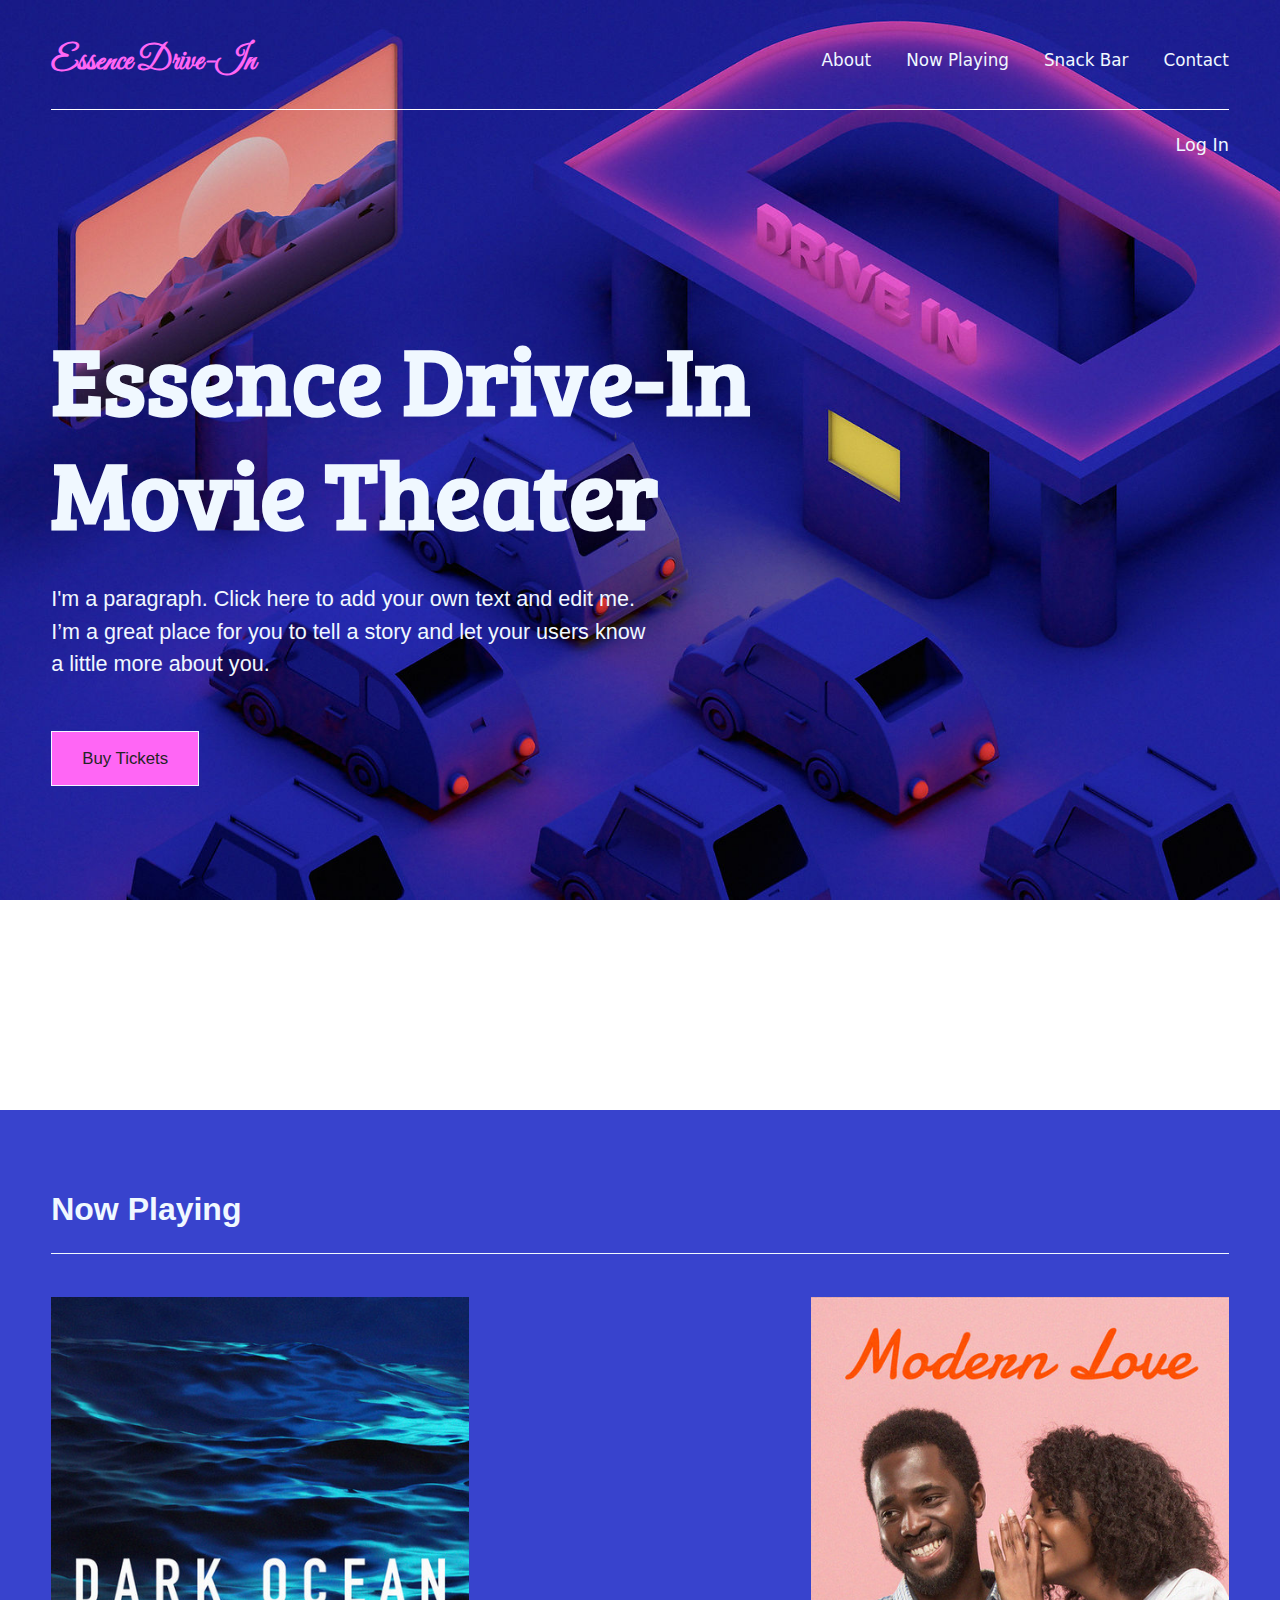
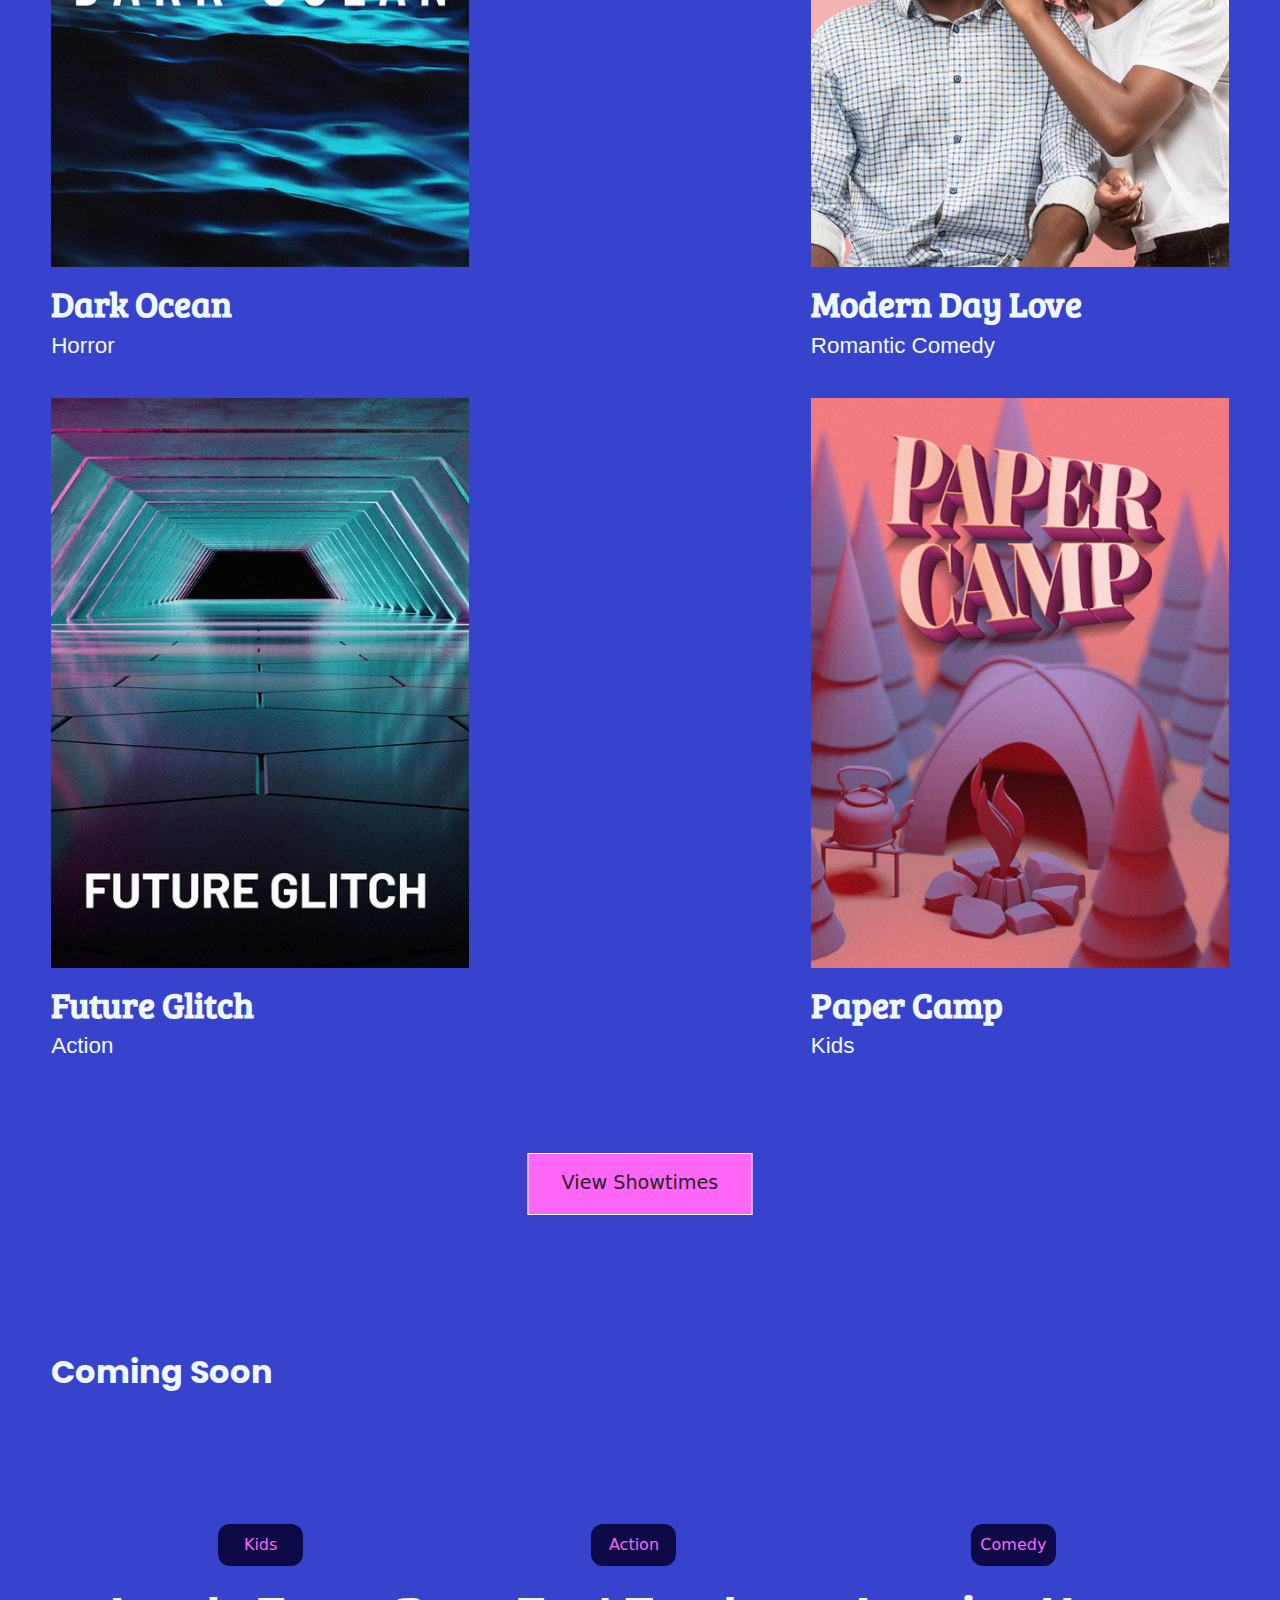
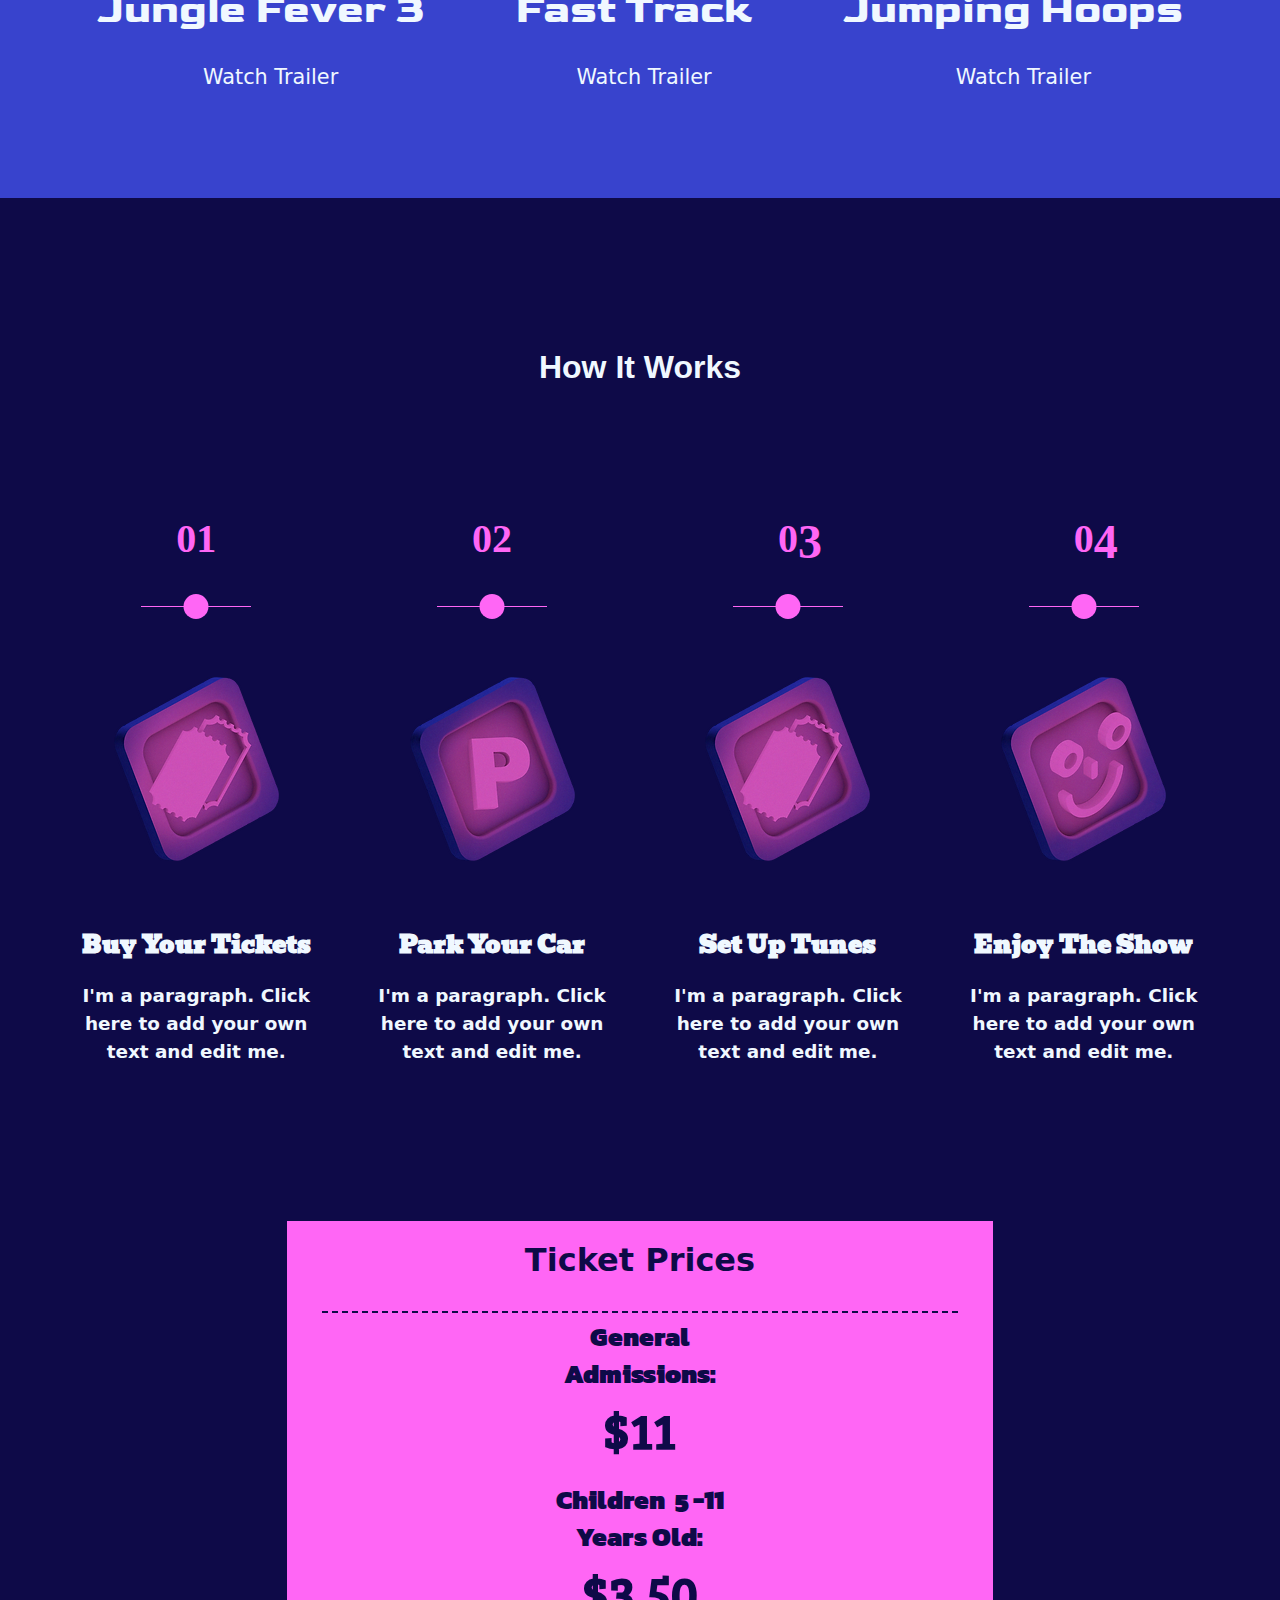
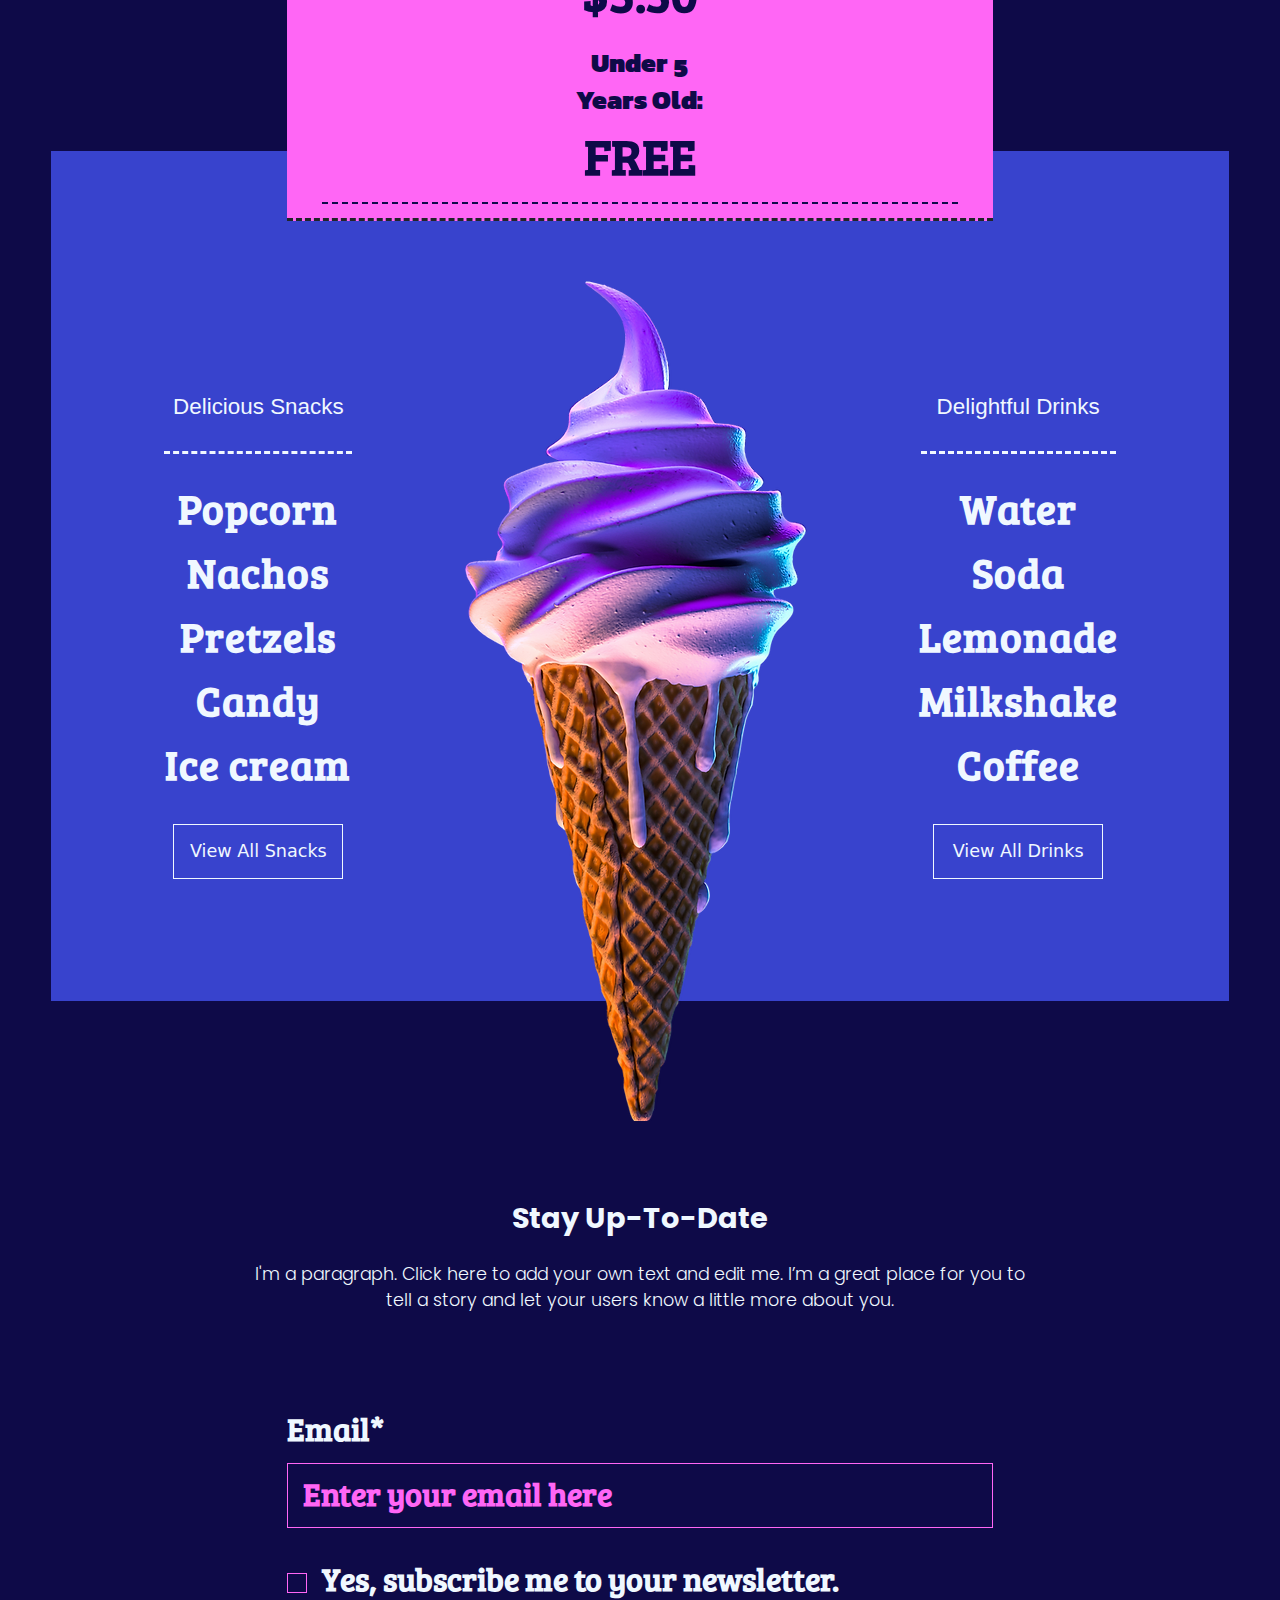
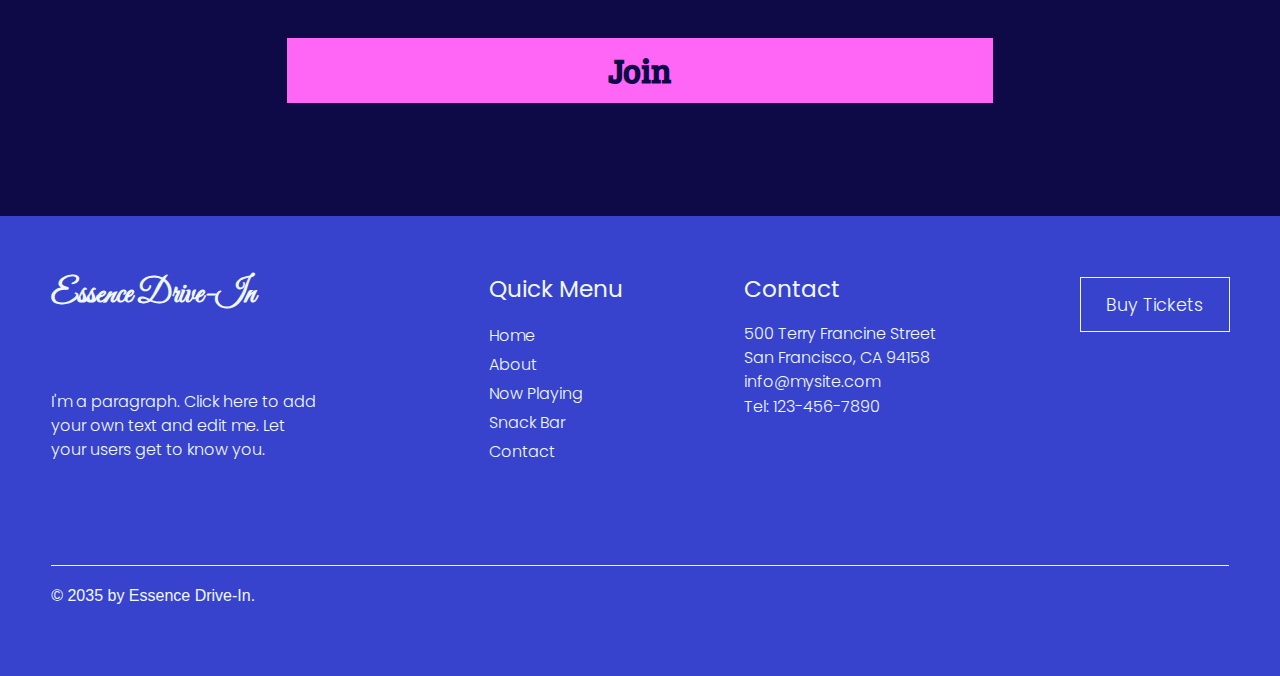
==== commit 11916293: "ProjectWebsite1" ====
--- a/index.html
+++ b/index.html
@@ -94,7 +94,7 @@
             great place for you to tell a story and let your users know a little
             more about you.
           </p>
-          <button>Buy Tickets</button>
+          <a href="./NowPlaying/NowPlaying.html"><button>Buy Tickets</button></a>
         </div>
       </div>
     </section>
@@ -252,8 +252,8 @@
         <p>I'm a paragraph. Click here to add your own text and edit me. I’m a great place for you to tell a story and let your users know a little more about you.</p>
         <form>
           <label for="email1">Email*</label>
-          <input id="email1" type="email" placeholder="Enter your email here">
-          <input id="check" type="checkbox">
+          <input id="email1" type="email" placeholder="Enter your email here" required>
+          <input id="check" type="checkbox" required>
           <label id="checklb" for="check">Yes, subscribe me to your newsletter.</label>
           <button>Join</button>
         </form>
--- a/style.css
+++ b/style.css
@@ -27,7 +27,6 @@
   justify-content: start;
   align-items: start;
   flex-direction: column;
-  margin: 0 auto;
 }
 .sect1 .main .content {
   padding-top: 120px;
@@ -1414,8 +1413,9 @@
     font-size: 310%;
     margin-top: 5px;
     color: #0e0a48;
-    font-family: "Gill Sans", "Gill Sans MT", Calibri, "Trebuchet MS", sans-serif;
+    font-family: "Bree Serif", serif;
     font-weight: 600;
+    font-style: normal;
   }
 }
 @media only screen and (max-width: 1050px) {
